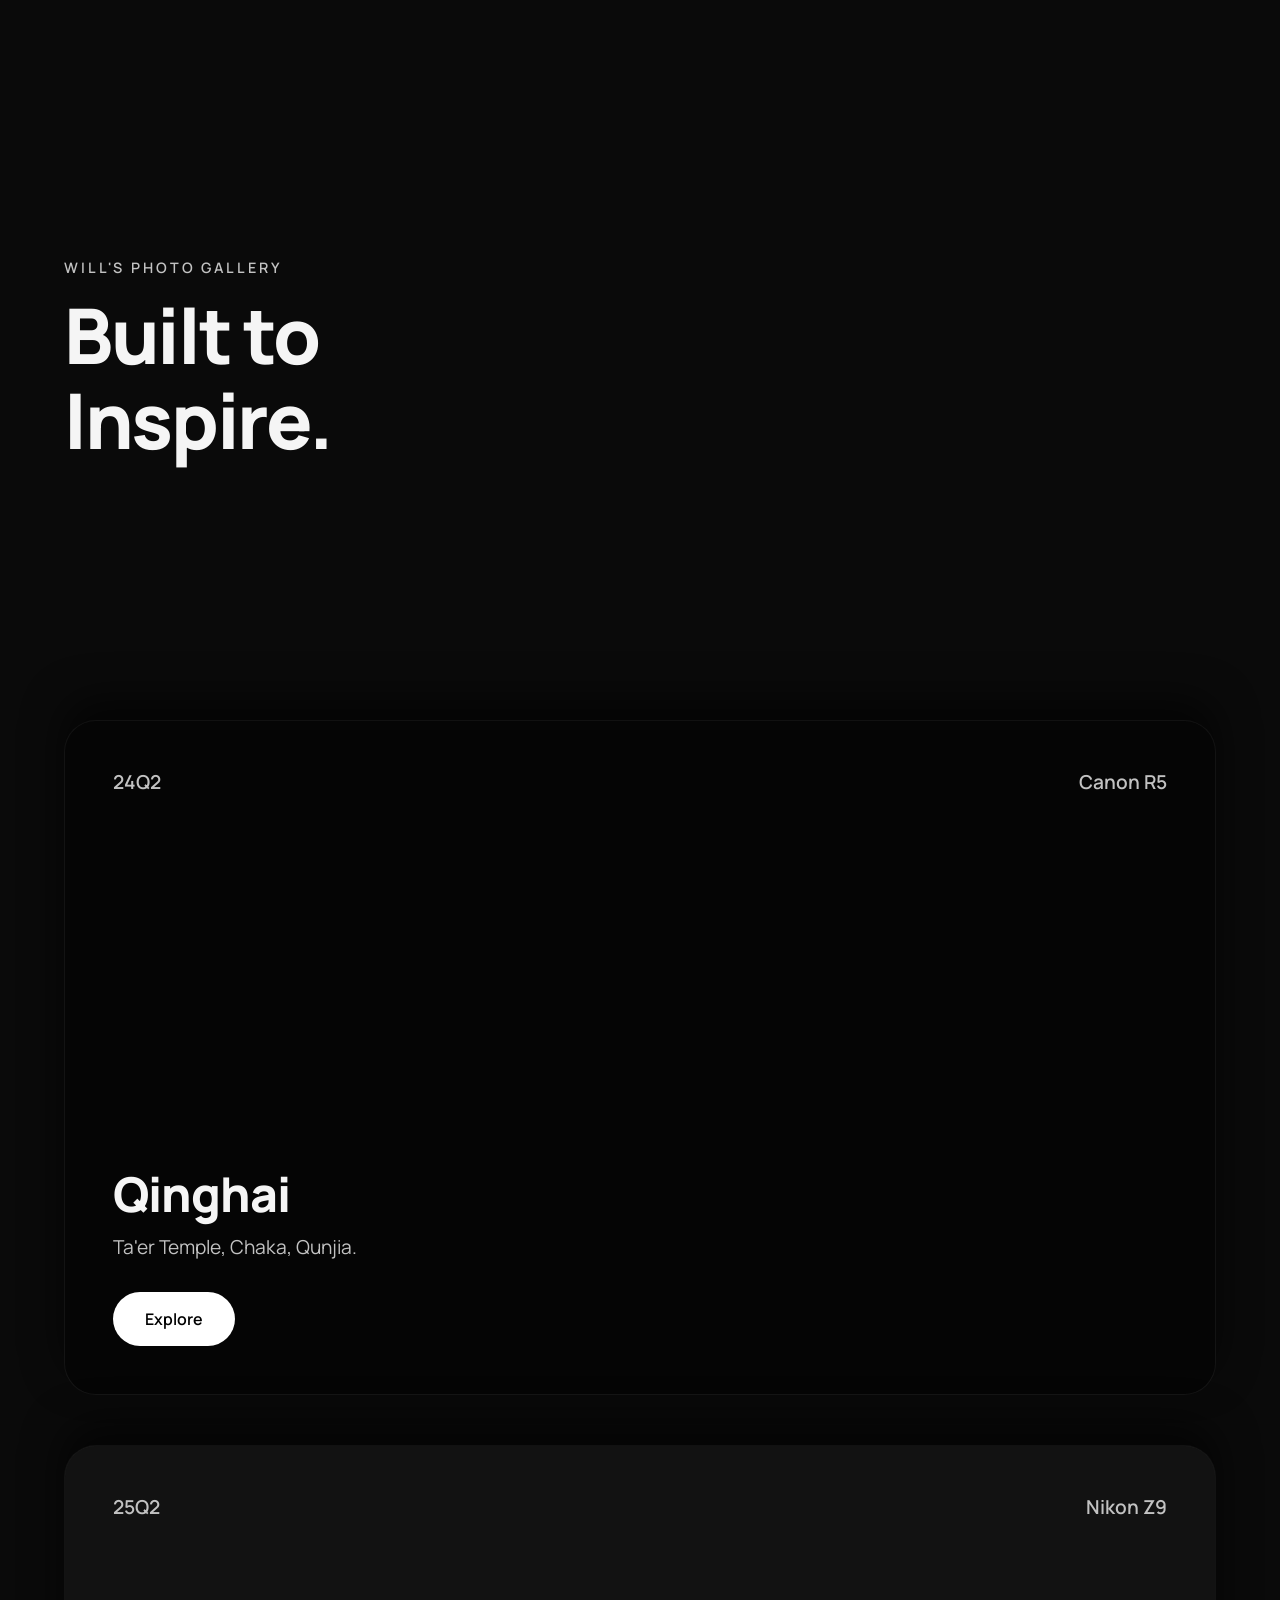
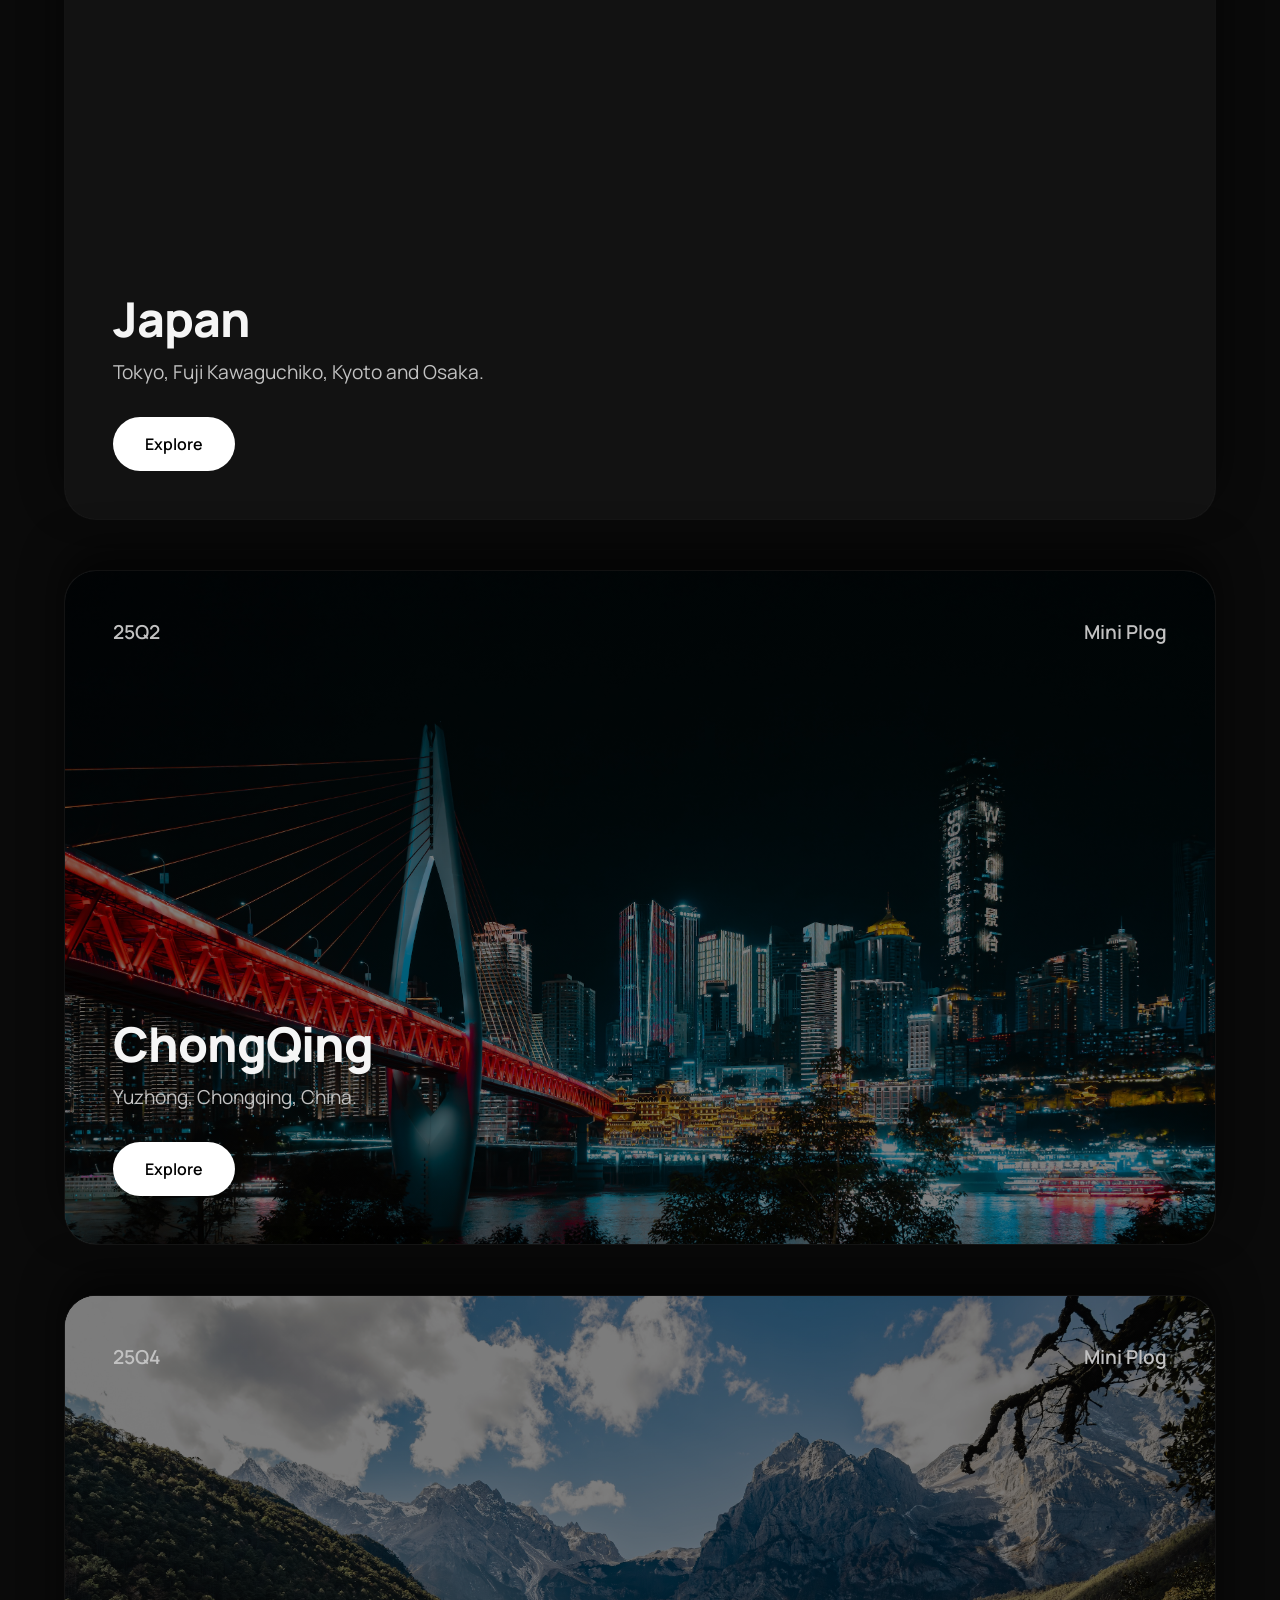
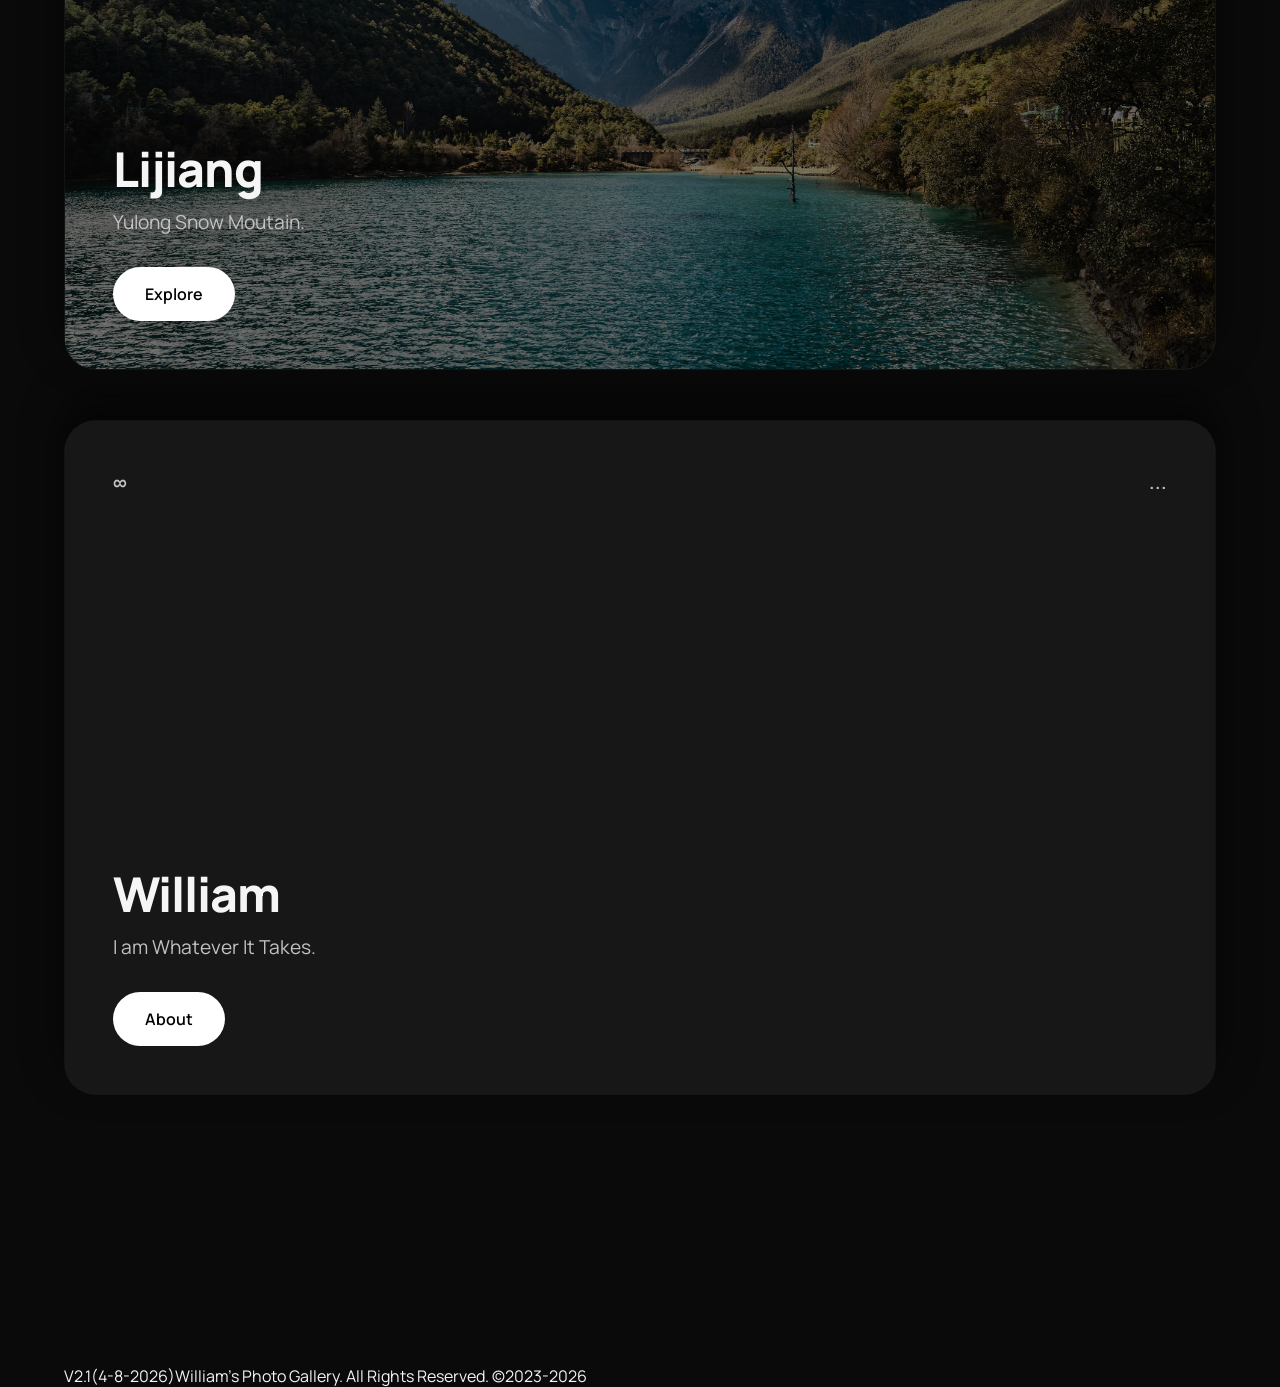
==== index.html @ d66497fa "Update index.html" ====
<!DOCTYPE html>
<html lang="en">
<head>
    <meta charset="UTF-8">
    <meta name="viewport" content="width=device-width, initial-scale=1.0">
    <title>William's Gallery</title>
    <link href="https://fonts.googleapis.com/css2?family=Manrope:wght@400;600;800&display=swap" rel="stylesheet">
    <link rel="stylesheet" href="style.css">
    <link rel="icon" type="image/png" href="images/favicon.png">
</head>
<body>

    <div class="container">
        <header class="hero">
            <p class="tag">Will's Photo Gallery</p>
            <h1>Built to<br>Inspire.</h1>
          
        </header>

        <div class="projects-stack">
            
            <article class="project-card card-1">
                <div class="card-header">
                    <span class="card-year">24Q2</span>
                    <span class="card-year">Canon R5</span>
                </div>
                <div class="card-content">
                    <h2>Qinghai</h2>
                    <p>Ta'er Temple, Chaka, Qunjia.</p>
                    <a href="qinghai.html" class="btn-view">Explore</a>
                </div>
            </article>

            <article class="project-card card-2">
                <div class="card-header">
                    <span class="card-year">25Q2</span>
                    <span class="card-year">Nikon Z9</span>
                </div>
                <div class="card-content">
                    <h2>Japan</h2>
                    <p>Tokyo, Fuji Kawaguchiko, Kyoto and Osaka.</p>
                    <a href="#" class="btn-view">Explore</a>
                </div>
            </article>

            <article class="project-card card-3">
                <div class="card-header">
                    <span class="card-year">25Q2</span>
                    <span class="card-year">Mini Plog</span>
                </div>
                <div class="card-content">
                    <h2>ChongQing</h2>
                    <p>Yuzhong, Chongqing, China.</p>
                    <a href="#" class="btn-view">Explore</a>
                </div>
            </article>
              <article class="project-card card-4">
                <div class="card-header">
                    <span class="card-year">25Q4</span>
                    <span class="card-year">Mini Plog</span>
                </div>
                <div class="card-content">
                    <h2>Lijiang</h2>
                    <p>Yulong Snow Moutain.</p>
                    <a href="#" class="btn-view">Explore</a>
                </div>
            </article>
<article class="project-card card-5">
                <div class="card-header">
                    <span class="card-year">∞</span>
                    <span class="card-year">...</span>
                </div>
                <div class="card-content">
                    <h2>William</h2>
                    <p>I am Whatever It Takes.</p>
                    <a href="#" class="btn-view">About</a>
                </div>
            </article>
        </div>
          <p class="tag">V2.1(4-8-2026)William's Photo Gallery. All Rights Reserved.
©2023-2026</p>
    </div>

</body>
</html>
---- style.css ----
/* --- 基础重置与暗黑主题变量 --- */
:root {
    --bg-color: #0a0a0a;       /* 极暗的深空灰底色 */
    --text-main: #f5f5f5;      /* 柔和的亮白色文字 */
    --text-muted: #c2c2c2;     /* 辅助文字灰色 */
    --card-bg-1: #0a0a0a;      /* 卡片1底色 */
    --card-bg-2: #242424;      /* 卡片2底色 */
    --card-bg-3: #2e2e2e;      /* 卡片3底色 */
}
h2 {
    /* ... 之前的代码 ... */
    hyphens: auto;           /* 自动加连字符（如果浏览器支持） */
    overflow-wrap: break-word; /* 强制长单词换行，不破坏布局 */
}
* {
    margin: 0;
    padding: 0;
    box-sizing: border-box;
}

img {
    display: block; /* 消除底部的幽灵间隙 */
    width: 100%;
    height: auto;
}   

body {
    font-family: 'Manrope', sans-serif;
    background-color: var(--bg-color);
    color: var(--text-main);
    -webkit-font-smoothing: antialiased;
     margin: 0;
    padding: 0;
}

/* --- 页面骨架 --- */
.container {
    max-width: 1300px;
    margin: 0 auto;
    padding: 0 5%;
}

/* --- 首屏介绍区 (Hero) --- */
.hero {
    min-height: 80vh;
    display: flex;
    flex-direction: column;
    justify-content: center;
}

.hero p.tag {
    color: var(--text-muted);
    text-transform: uppercase;
    letter-spacing: 0.2em;
    font-size: 0.9rem;
    margin-bottom: 1rem;
    font-weight: 600;
}

.hero h1 {
    font-size: clamp(3rem, 6vw, 6rem); /* 响应式巨型字体 */
    font-weight: 800;
    line-height: 1.1;
    letter-spacing: -0.03em;
    max-width: 800px;
}

/* --- 核心魔法：层叠卡片堆 (The Stacking Cards) --- */
.projects-stack {
    padding-bottom: 30vh; /* 底部留白，确保最后一张卡片能划过去 */
    display: flex;
    flex-direction: column;
    gap: 50px; /* 滚动前卡片之间的间距 */
}

.project-card {
    /* 核心 CSS 魔法：吸顶效果 */
    position: sticky;
    
    height: 75vh;
    border-radius: 32px;
    padding: 3rem;
    display: flex;
    flex-direction: column;
    justify-content: space-between;
    
    /* 边缘光泽与阴影，打造空间立体感 */
    border: 1px solid rgba(255, 255, 255, 0.05);
    box-shadow: 0 -20px 40px rgba(0, 0, 0, 0.6); 
    
    transform-origin: top center;
    overflow: hidden;
    
    /* 背景设置（为照片准备） */
    background-size: cover;
    background-position: center;
}

/* 卡片阶梯式层叠控制 */
.card-1 { 
    
    
    top: 10vh; 
    background-color: var(--card-bg-1); 
    z-index: 1;
    background-image: linear-gradient(rgba(0,0,0,0.5), rgba(0,0,0,0.5)), 
    url('images/qinghai0.jpg');
    background-size:cover;
    
    background-repeat:no-repeat;
    transform:translateZ(0);
    background-clip:padding-box;
    overflow: hidden;
}
.card-2 { 
    top: calc(10vh + 30px); /* 露出上面卡片 30px 的边缘 */
    background-color: var(--card-bg-2); 
    z-index: 2; 
     background-image: linear-gradient(rgba(0,0,0,0.5), rgba(0,0,0,0.5)), 
    url('images/japan1.jpg');
    background-size:cover;
    background-repeat:no-repeat;
    transform:translateZ(0);
    background-clip:padding-box;
    overflow: hidden;
}
.card-3 { 
    top: calc(10vh + 60px); /*每加一个卡片+30px*/
    background-color: var(--card-bg-3); 
    z-index: 3; 
    background-image: linear-gradient(rgba(0,0,0,0.5), rgba(0,0,0,0.5)), 
    url('images/chongqing1.jpg');
     background-size:cover;
    background-repeat:no-repeat;
    transform:translateZ(0);
    background-clip:padding-box;
    overflow: hidden;
}
.card-4 { 
    top: calc(10vh + 90px); /*每加一个卡片+30px*/
    background-color: var(--card-bg-3); 
    z-index: 4; 
    background-image: linear-gradient(rgba(0,0,0,0.5), rgba(0,0,0,0.5)), 
    url('images/lijiang1.jpg');
     background-size:cover;
    background-repeat:no-repeat;
    transform:translateZ(0);
    background-clip:padding-box;
    overflow: hidden;
}
.card-5 { 
    top: calc(10vh + 120px); /*每加一个卡片+30px*/
    background-color: var(--card-bg-3); 
    z-index: 5; 
background-image: linear-gradient(rgba(0,0,0,0.5), rgba(0,0,0,0.5)), 
    url('images/Weixin Image_20260405135549_9_4.jpg');
     background-size:cover;
    background-repeat:no-repeat;
    transform:translateZ(0);
    background-clip:padding-box;
    overflow: hidden;
    
}

/* --- 卡片内部排版 --- */
.card-header {
    display: flex;
    justify-content: space-between;
    align-items: center;
}

.card-year {
    font-size: 1.2rem;
    font-weight: 600;
    color: var(--text-muted);
}

.card-content h2 {
    font-size: 3rem;
    font-weight: 800;
    letter-spacing: -0.02em;
    margin-bottom: 0.5rem;
}

.card-content p {
    font-size: 1.2rem;
    color: var(--text-muted);
    max-width: 500px;
}

/* 交互按钮 */
.btn-view {
    display: inline-block;
    margin-top: 2rem;
    padding: 1rem 2rem;
    border-radius: 50px;
    background: #fff;
    color: #000;
    text-decoration: none;
    font-weight: 600;
    transition: transform 0.3s ease;
}

.project-card:hover .btn-view {
    transform: translateX(15px);
}


/* --- 📱 移动端响应式适配 (专治文字挤压) --- */
@media (max-width: 768px) {
    /* 1. 缩小卡片内边距：上下留 2rem，左右留 1.5rem，给文字释放横向空间 */
    .project-card {
        padding: 2rem 1.5rem; 
    }

    /* 2. 动态缩小卡片标题：使用 clamp 函数让字体在 2.5rem 到 3.5rem 之间丝滑缩放 */
    .card-content h2 {
        font-size: clamp(2.5rem, 12vw, 3.5rem); 
        line-height: 1.1;
        word-break: break-word; /* 加上这个保险，万一有个超长单词会自动换行，不会撑爆屏幕 */
    }

    /* 3. 顺手把卡片顶部的参数文字（比如 25Q2）也稍微调小一点，显得更精致 */
    .card-year {
        font-size: 1rem;
    }

    /* 4. 首屏的 Hero 大字也跟着收缩一下，保持整体比例和谐 */
    .hero h1 {
        font-size: clamp(2.5rem, 10vw, 4rem);
    }
}
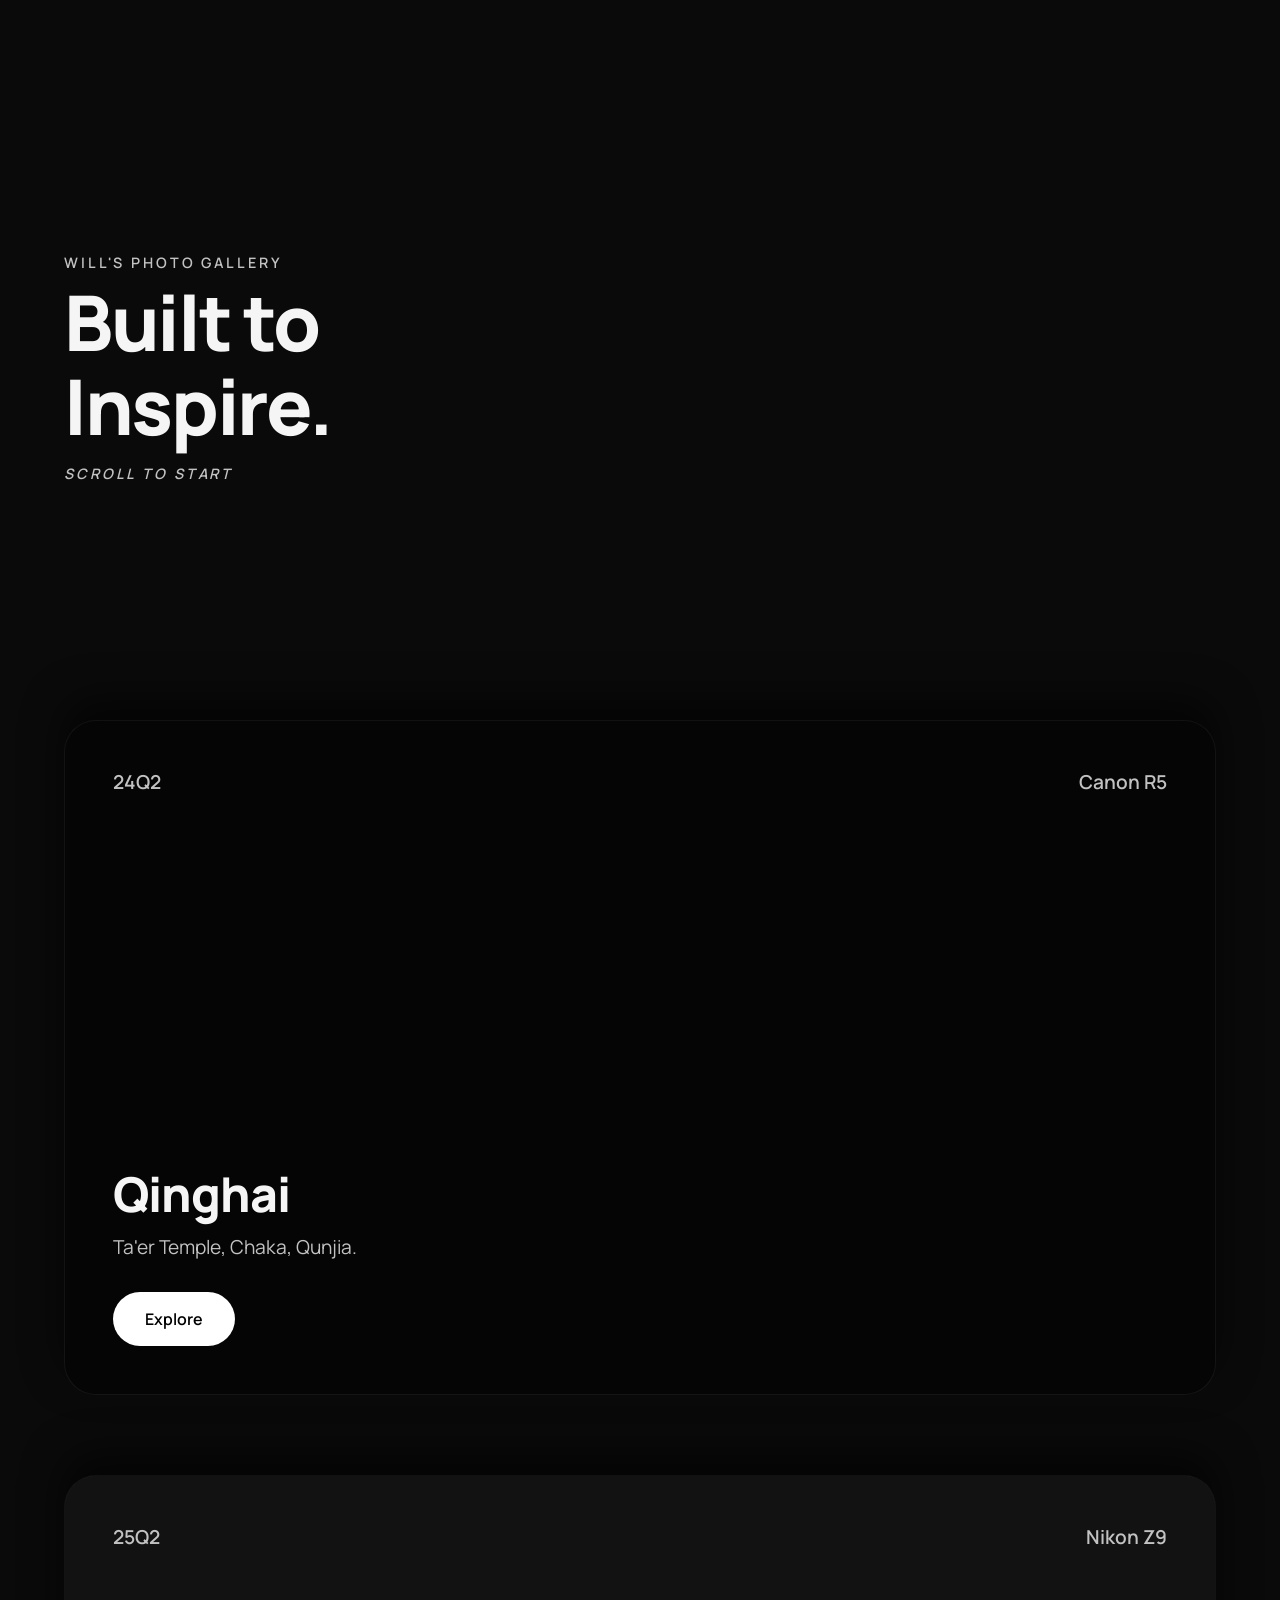
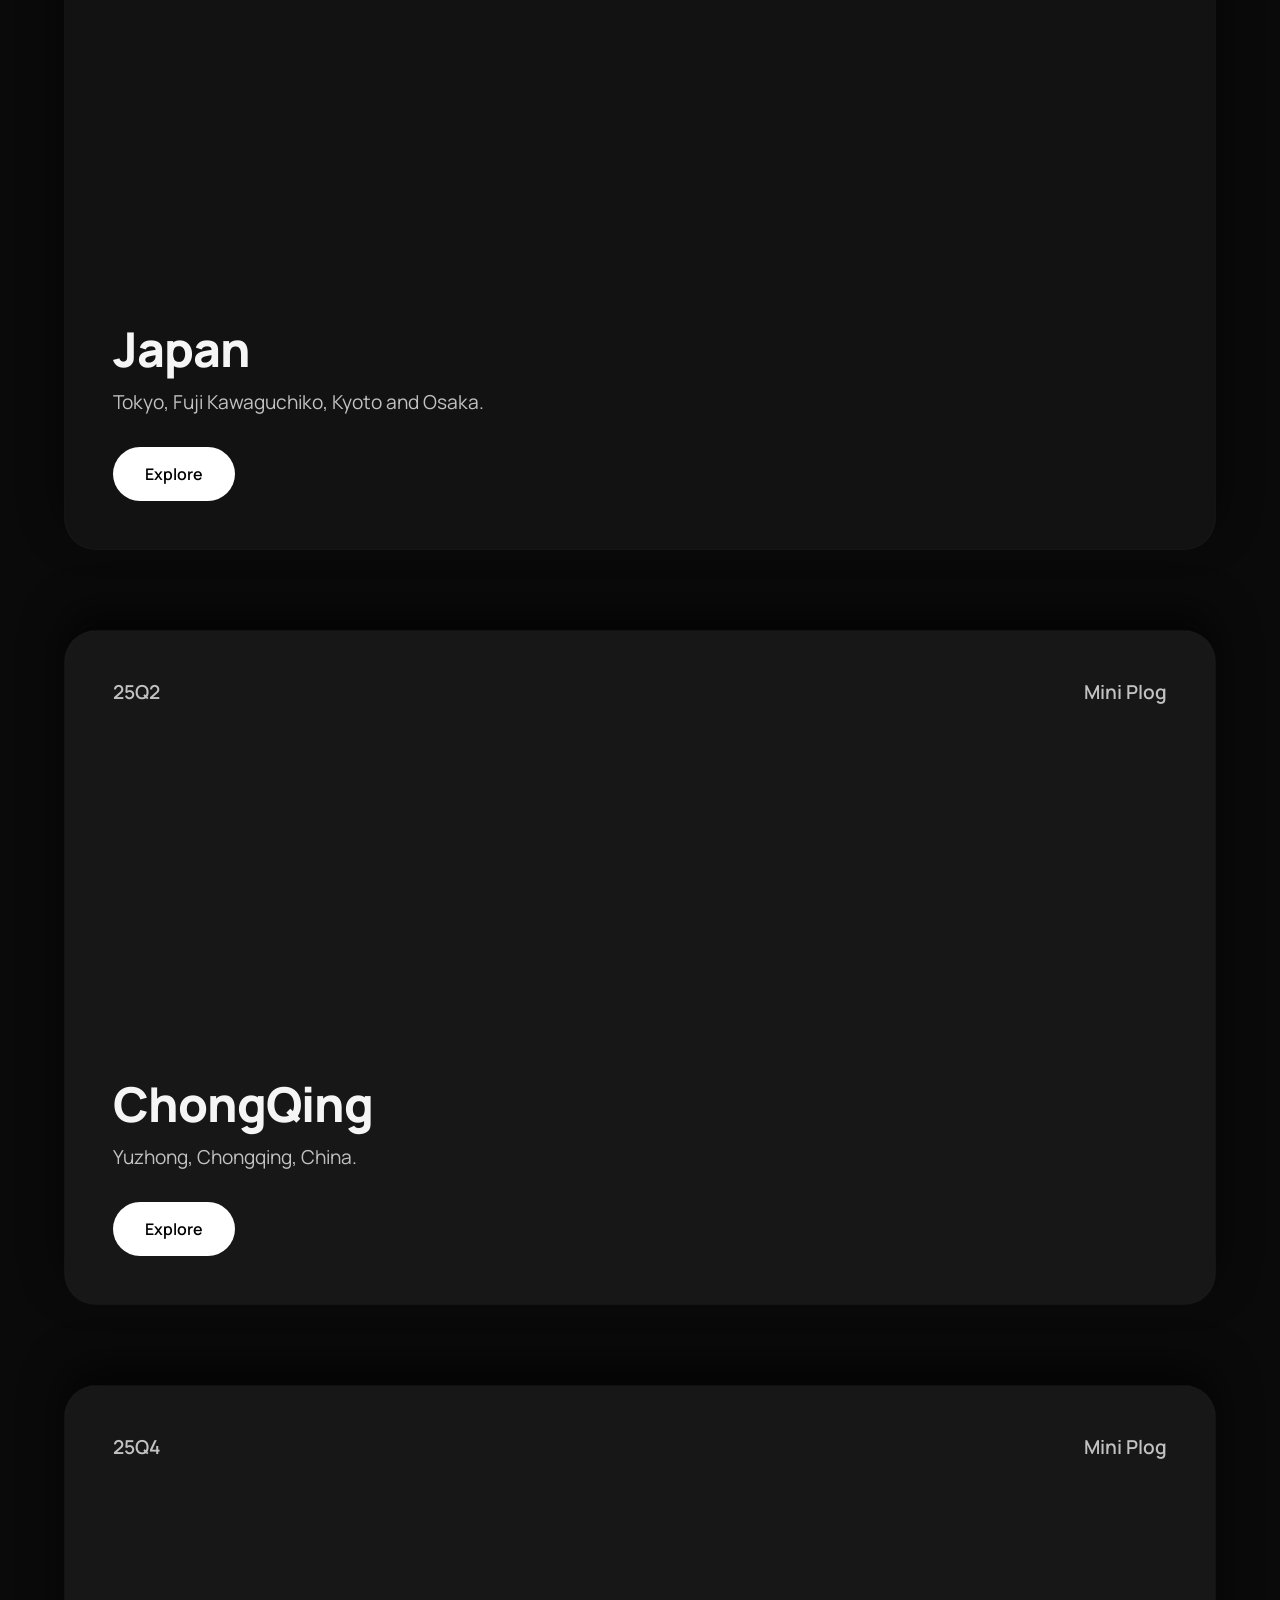
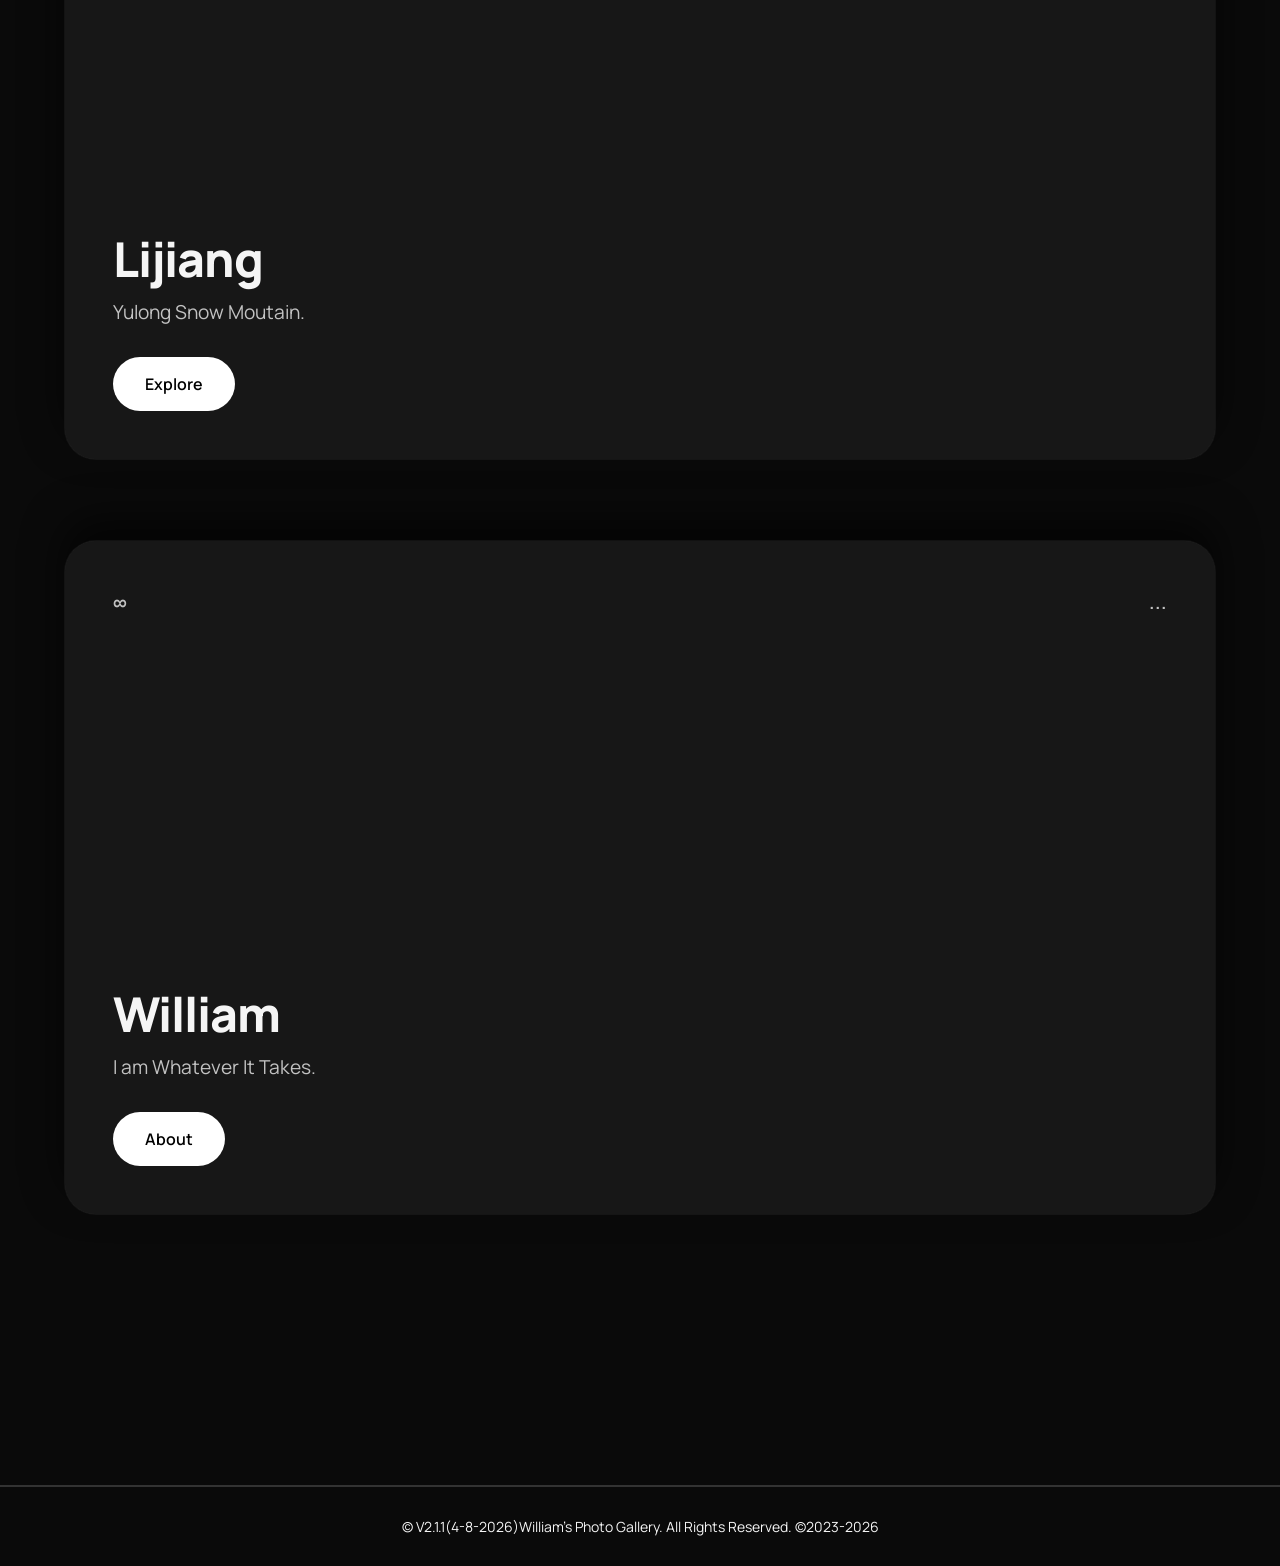
==== commit aa85a188: "scrool to statt" ====
--- a/index.html
+++ b/index.html
@@ -14,7 +14,7 @@
         <header class="hero">
             <p class="tag">Will's Photo Gallery</p>
             <h1>Built to<br>Inspire.</h1>
-          
+          <p class="tag1">Scroll To Start</p>
         </header>
 
         <div class="projects-stack">
@@ -77,9 +77,11 @@
                 </div>
             </article>
         </div>
-          <p class="tag">V2.1(4-8-2026)William's Photo Gallery. All Rights Reserved.
+          
+    </div>
+ <footer>
+        <p>&copy; V2.1.1(4-8-2026)William's Photo Gallery. All Rights Reserved.
 ©2023-2026</p>
-    </div>
-
+    </footer>
 </body>
 </html>
--- a/style.css
+++ b/style.css
@@ -1,16 +1,19 @@
-/* --- 基础重置与暗黑主题变量 --- */
+
+/* Welcome :) Mobile adaptive formatting technology @Dia  */
+
+
 :root {
-    --bg-color: #0a0a0a;       /* 极暗的深空灰底色 */
-    --text-main: #f5f5f5;      /* 柔和的亮白色文字 */
-    --text-muted: #c2c2c2;     /* 辅助文字灰色 */
-    --card-bg-1: #0a0a0a;      /* 卡片1底色 */
-    --card-bg-2: #242424;      /* 卡片2底色 */
-    --card-bg-3: #2e2e2e;      /* 卡片3底色 */
+    --bg-color: #0a0a0a;       
+    --text-main: #f5f5f5;      
+    --text-muted: #c2c2c2;     
+    --card-bg-1: #0a0a0a;      
+    --card-bg-2: #242424;      
+    --card-bg-3: #2e2e2e;      
 }
 h2 {
-    /* ... 之前的代码 ... */
-    hyphens: auto;           /* 自动加连字符（如果浏览器支持） */
-    overflow-wrap: break-word; /* 强制长单词换行，不破坏布局 */
+
+    hyphens: auto;          
+    overflow-wrap: break-word;
 }
 * {
     margin: 0;
@@ -19,7 +22,7 @@
 }
 
 img {
-    display: block; /* 消除底部的幽灵间隙 */
+    display: block; 
     width: 100%;
     height: auto;
 }   
@@ -33,14 +36,14 @@
     padding: 0;
 }
 
-/* --- 页面骨架 --- */
+/* ---  --- */
 .container {
     max-width: 1300px;
     margin: 0 auto;
     padding: 0 5%;
 }
 
-/* --- 首屏介绍区 (Hero) --- */
+/* --- (Hero) --- */
 .hero {
     min-height: 80vh;
     display: flex;
@@ -53,24 +56,35 @@
     text-transform: uppercase;
     letter-spacing: 0.2em;
     font-size: 0.9rem;
-    margin-bottom: 1rem;
-    font-weight: 600;
-}
-
+    margin-bottom: 0.5rem;
+    margin-top: 1rem;
+    font-weight: 600;
+}
+
+.hero p.tag1 {
+    color: var(--text-muted);
+    text-transform: uppercase;
+    letter-spacing: 0.2em;
+    font-size: 0.9rem;
+    margin-bottom: 0.0rem;
+    margin-top: 1rem;
+    font-weight: 600;
+    font-style: italic;
+}
 .hero h1 {
-    font-size: clamp(3rem, 6vw, 6rem); /* 响应式巨型字体 */
+    font-size: clamp(3rem, 6vw, 6rem); /* biggy font */
     font-weight: 800;
     line-height: 1.1;
     letter-spacing: -0.03em;
     max-width: 800px;
 }
 
-/* --- 核心魔法：层叠卡片堆 (The Stacking Cards) --- */
+/* --- (The Stacking Cards) --- */
 .projects-stack {
-    padding-bottom: 30vh; /* 底部留白，确保最后一张卡片能划过去 */
+    padding-bottom: 30vh; 
     display: flex;
     flex-direction: column;
-    gap: 50px; /* 滚动前卡片之间的间距 */
+    gap: 80px; /* 滚动前卡片之间的间距 */
 }
 
 .project-card {
@@ -84,19 +98,19 @@
     flex-direction: column;
     justify-content: space-between;
     
-    /* 边缘光泽与阴影，打造空间立体感 */
+
     border: 1px solid rgba(255, 255, 255, 0.05);
     box-shadow: 0 -20px 40px rgba(0, 0, 0, 0.6); 
     
     transform-origin: top center;
     overflow: hidden;
     
-    /* 背景设置（为照片准备） */
+
     background-size: cover;
     background-position: center;
 }
 
-/* 卡片阶梯式层叠控制 */
+/* cards */
 .card-1 { 
     
     
@@ -104,7 +118,7 @@
     background-color: var(--card-bg-1); 
     z-index: 1;
     background-image: linear-gradient(rgba(0,0,0,0.5), rgba(0,0,0,0.5)), 
-    url('images/qinghai0.jpg');
+    url('images/qinghai1.webp');
     background-size:cover;
     
     background-repeat:no-repeat;
@@ -117,7 +131,7 @@
     background-color: var(--card-bg-2); 
     z-index: 2; 
      background-image: linear-gradient(rgba(0,0,0,0.5), rgba(0,0,0,0.5)), 
-    url('images/japan1.jpg');
+    url('images/japan1.webp');
     background-size:cover;
     background-repeat:no-repeat;
     transform:translateZ(0);
@@ -129,7 +143,7 @@
     background-color: var(--card-bg-3); 
     z-index: 3; 
     background-image: linear-gradient(rgba(0,0,0,0.5), rgba(0,0,0,0.5)), 
-    url('images/chongqing1.jpg');
+    url('images/chongqing1.webp');
      background-size:cover;
     background-repeat:no-repeat;
     transform:translateZ(0);
@@ -141,7 +155,7 @@
     background-color: var(--card-bg-3); 
     z-index: 4; 
     background-image: linear-gradient(rgba(0,0,0,0.5), rgba(0,0,0,0.5)), 
-    url('images/lijiang1.jpg');
+    url('images/lijiang1.webp');
      background-size:cover;
     background-repeat:no-repeat;
     transform:translateZ(0);
@@ -153,7 +167,7 @@
     background-color: var(--card-bg-3); 
     z-index: 5; 
 background-image: linear-gradient(rgba(0,0,0,0.5), rgba(0,0,0,0.5)), 
-    url('images/Weixin Image_20260405135549_9_4.jpg');
+    url('images/me.webp');
      background-size:cover;
     background-repeat:no-repeat;
     transform:translateZ(0);
@@ -162,7 +176,7 @@
     
 }
 
-/* --- 卡片内部排版 --- */
+/* --- innner cards --- */
 .card-header {
     display: flex;
     justify-content: space-between;
@@ -188,7 +202,7 @@
     max-width: 500px;
 }
 
-/* 交互按钮 */
+
 .btn-view {
     display: inline-block;
     margin-top: 2rem;
@@ -205,8 +219,15 @@
     transform: translateX(15px);
 }
 
-
-/* --- 📱 移动端响应式适配 (专治文字挤压) --- */
+footer {
+    text-align: center;
+    padding: 30px;
+    border-top: 2px solid #333;
+    color: var(--accent-color);
+    font-size: 14px;
+}
+
+/* --- mobile --- */
 @media (max-width: 768px) {
     /* 1. 缩小卡片内边距：上下留 2rem，左右留 1.5rem，给文字释放横向空间 */
     .project-card {
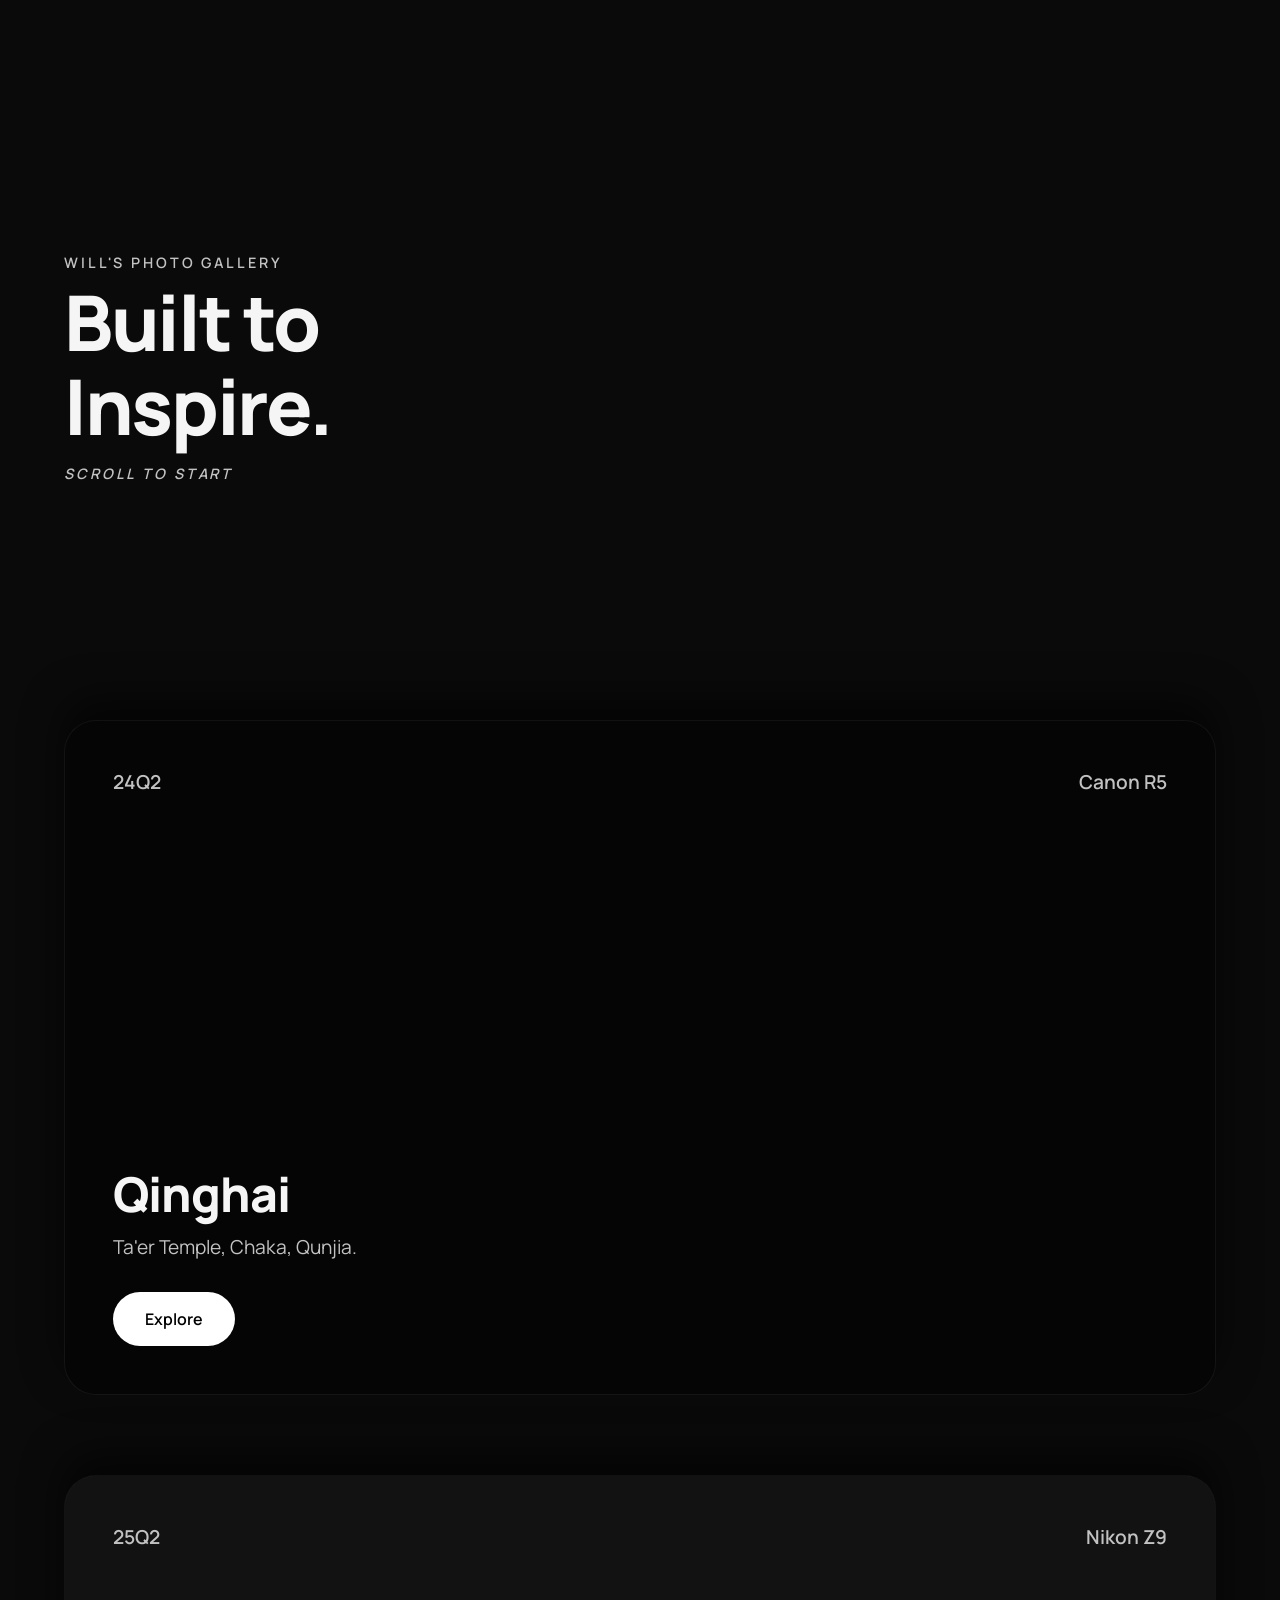
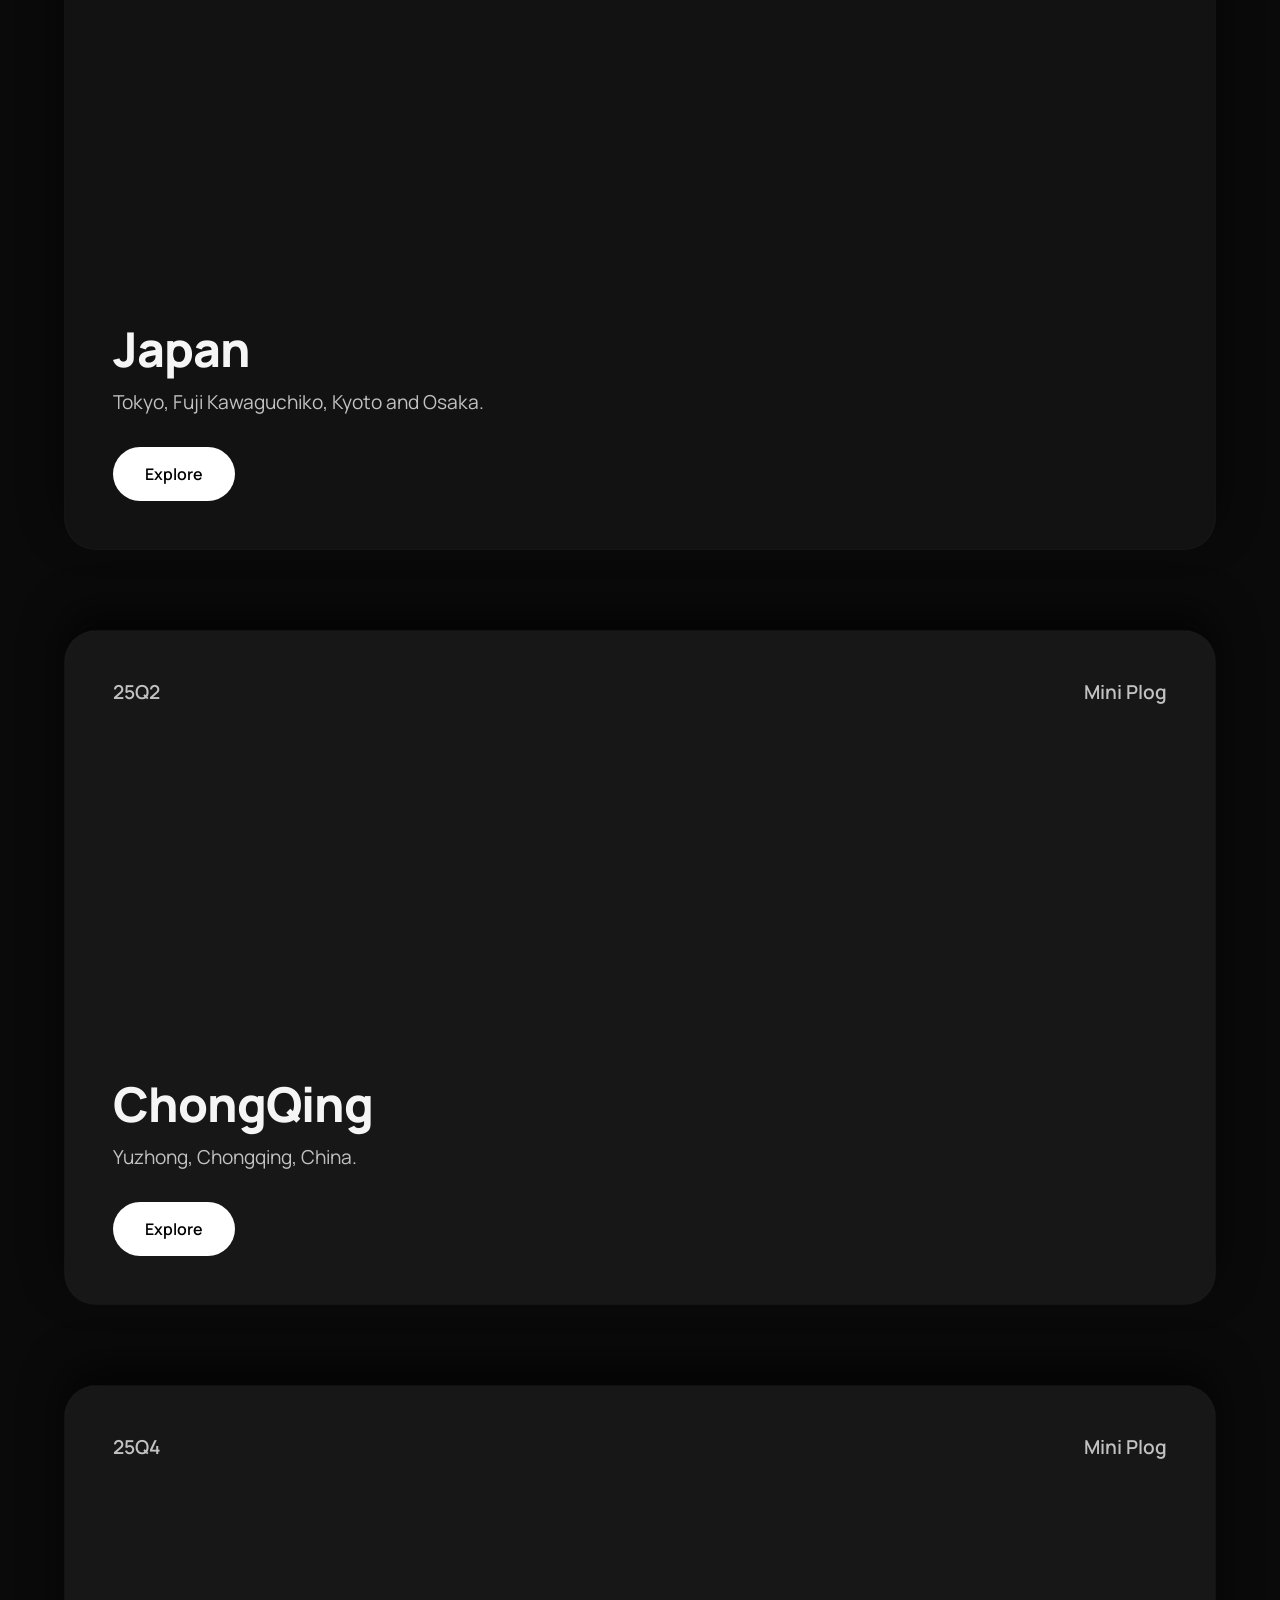
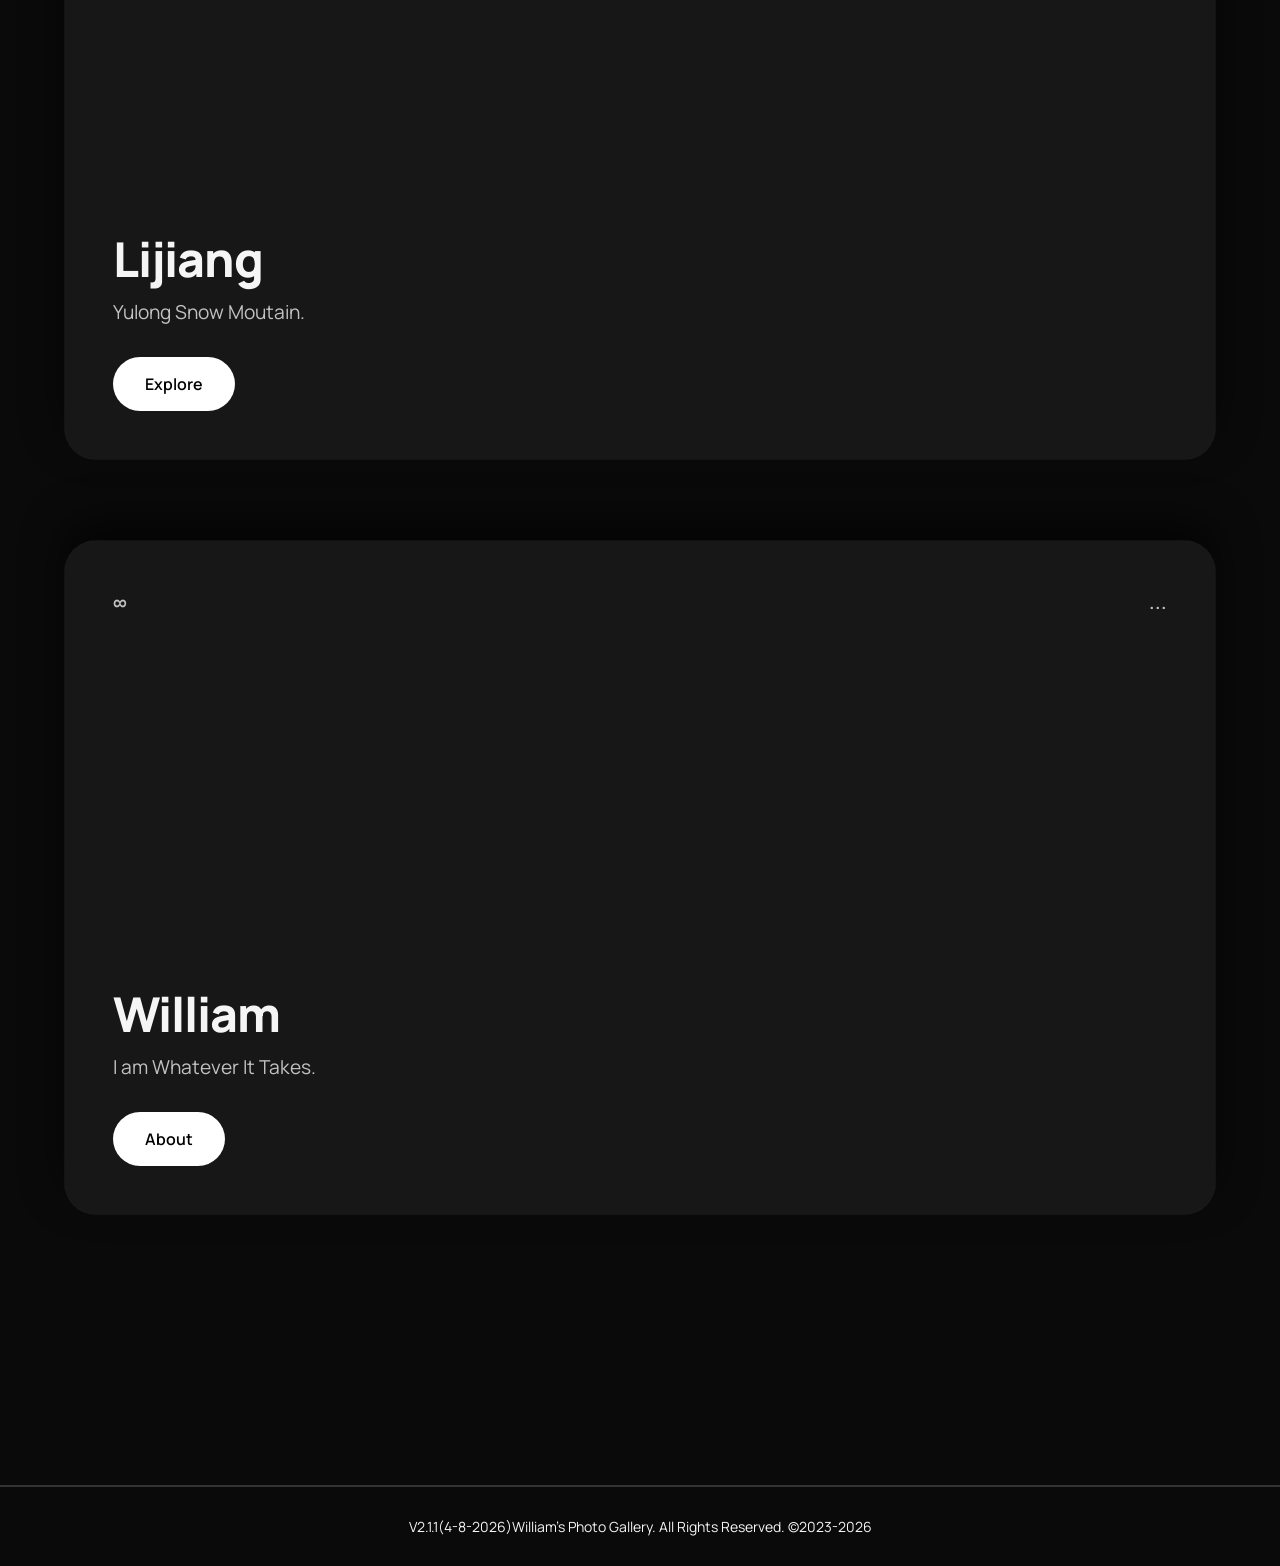
==== commit 5f0e2803: "whole japan page done" ====
--- a/index.html
+++ b/index.html
@@ -5,7 +5,7 @@
     <meta name="viewport" content="width=device-width, initial-scale=1.0">
     <title>William's Gallery</title>
     <link href="https://fonts.googleapis.com/css2?family=Manrope:wght@400;600;800&display=swap" rel="stylesheet">
-    <link rel="stylesheet" href="style.css">
+    <link rel="stylesheet" href="style.css?v=999">
     <link rel="icon" type="image/png" href="images/favicon.png">
 </head>
 <body>
@@ -39,7 +39,7 @@
                 <div class="card-content">
                     <h2>Japan</h2>
                     <p>Tokyo, Fuji Kawaguchiko, Kyoto and Osaka.</p>
-                    <a href="#" class="btn-view">Explore</a>
+                    <a href="japan.html" class="btn-view">Explore</a>
                 </div>
             </article>
 
@@ -80,8 +80,8 @@
           
     </div>
  <footer>
-        <p>&copy; V2.1.1(4-8-2026)William's Photo Gallery. All Rights Reserved.
-©2023-2026</p>
+        <p> V2.1.1(4-8-2026)William's Photo Gallery. All Rights Reserved.
+&copy;2023-2026</p>
     </footer>
 </body>
 </html>
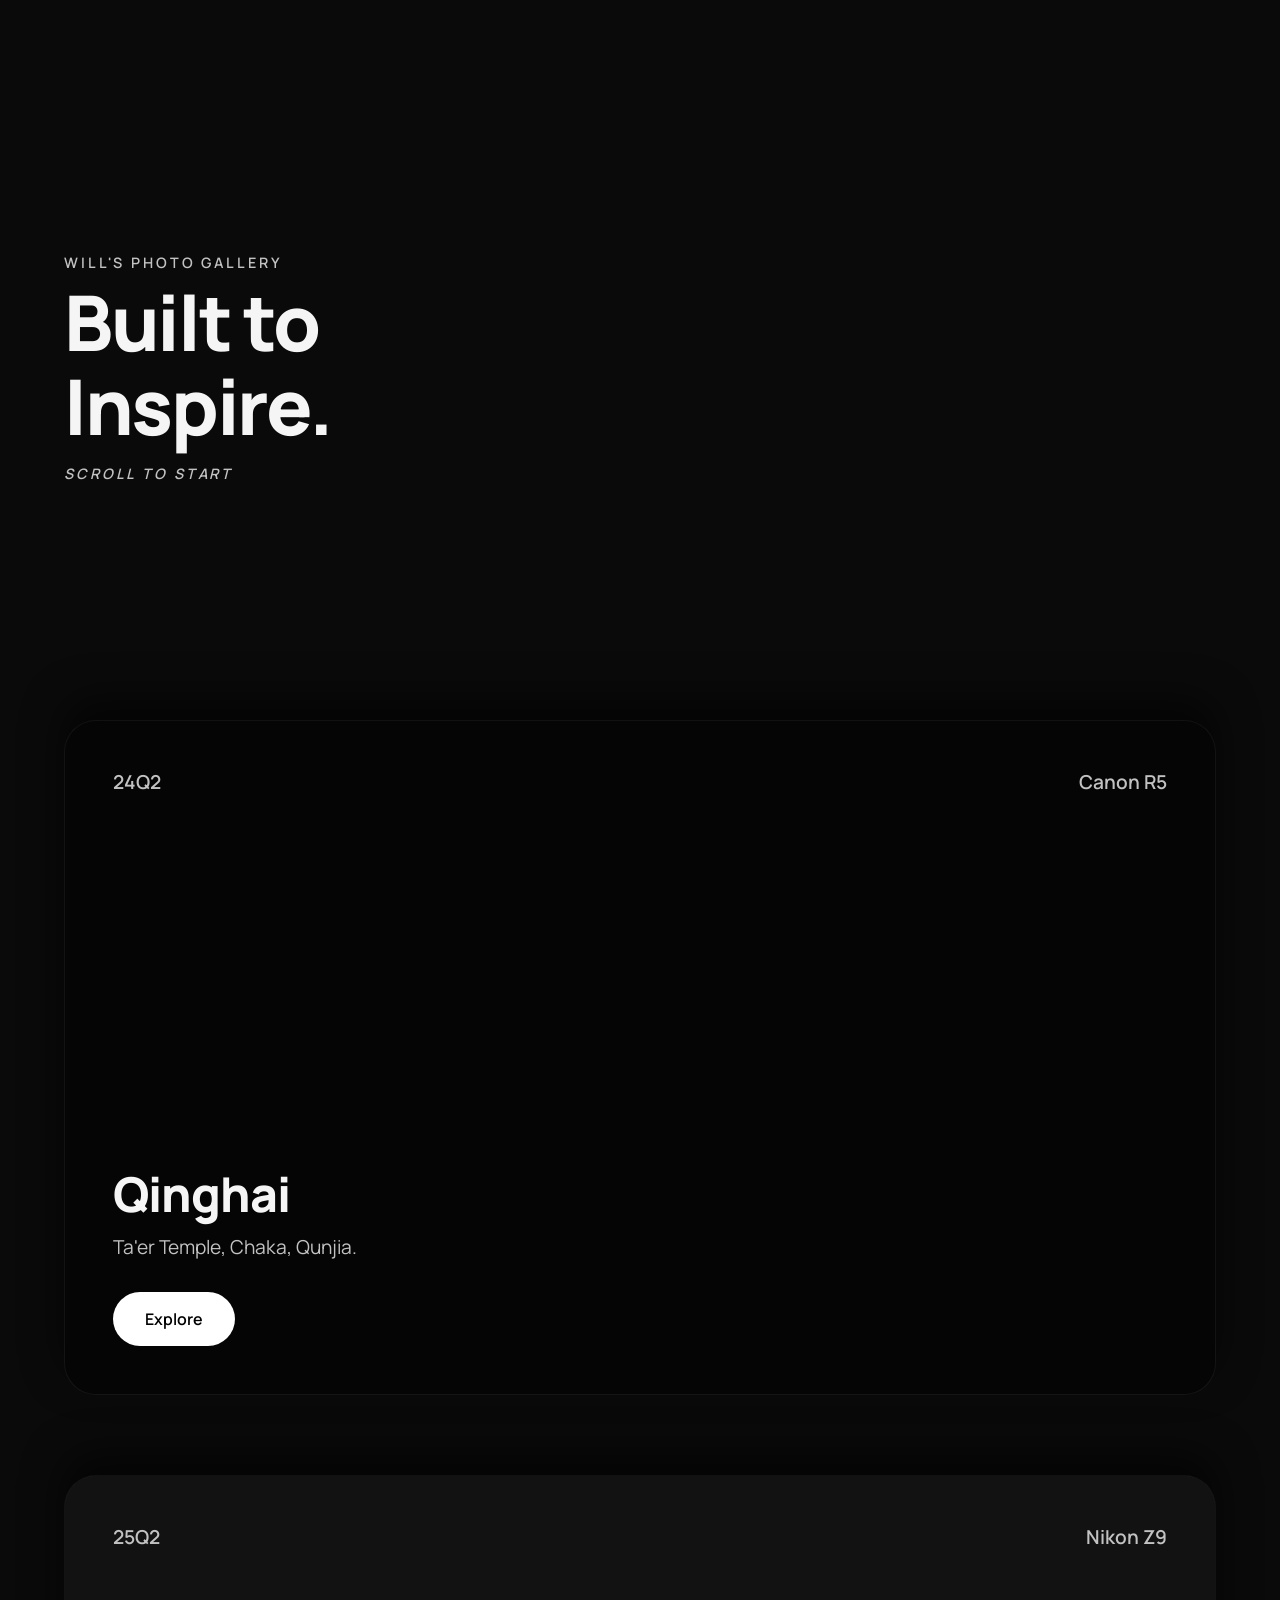
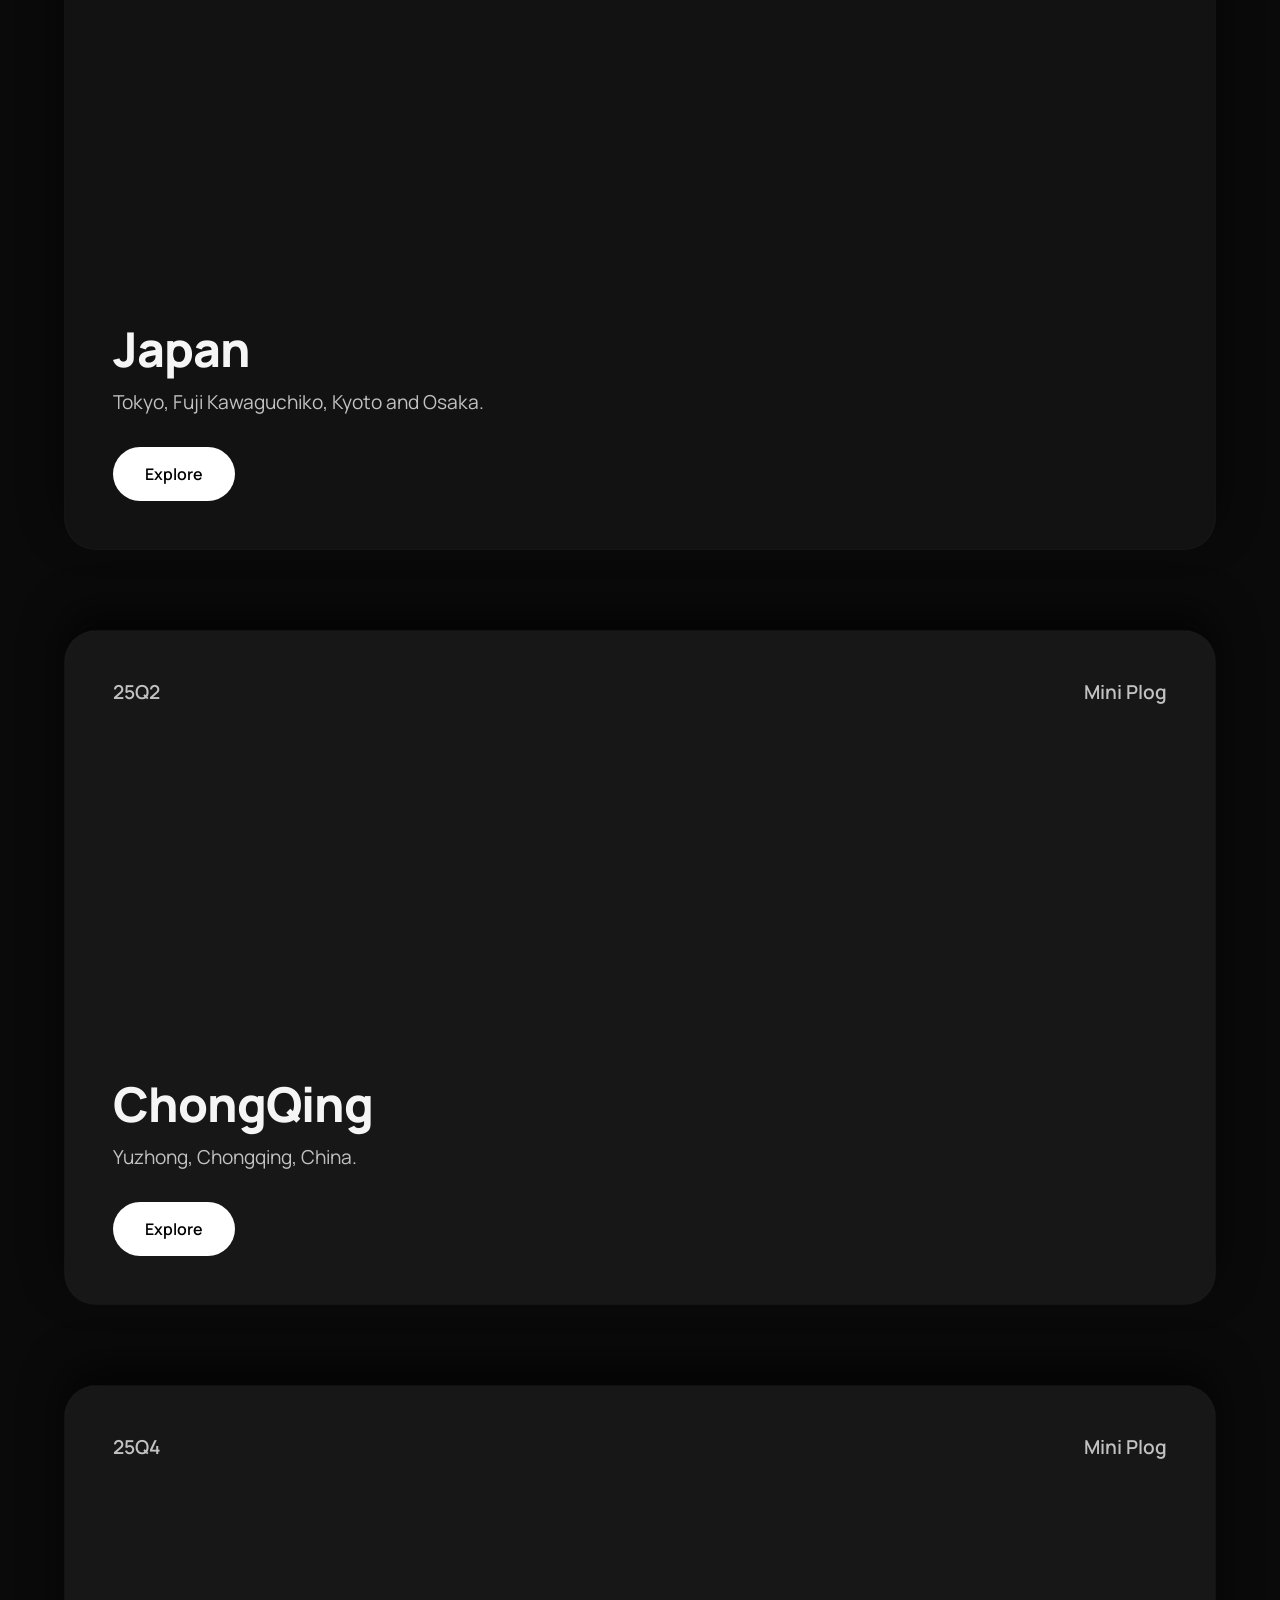
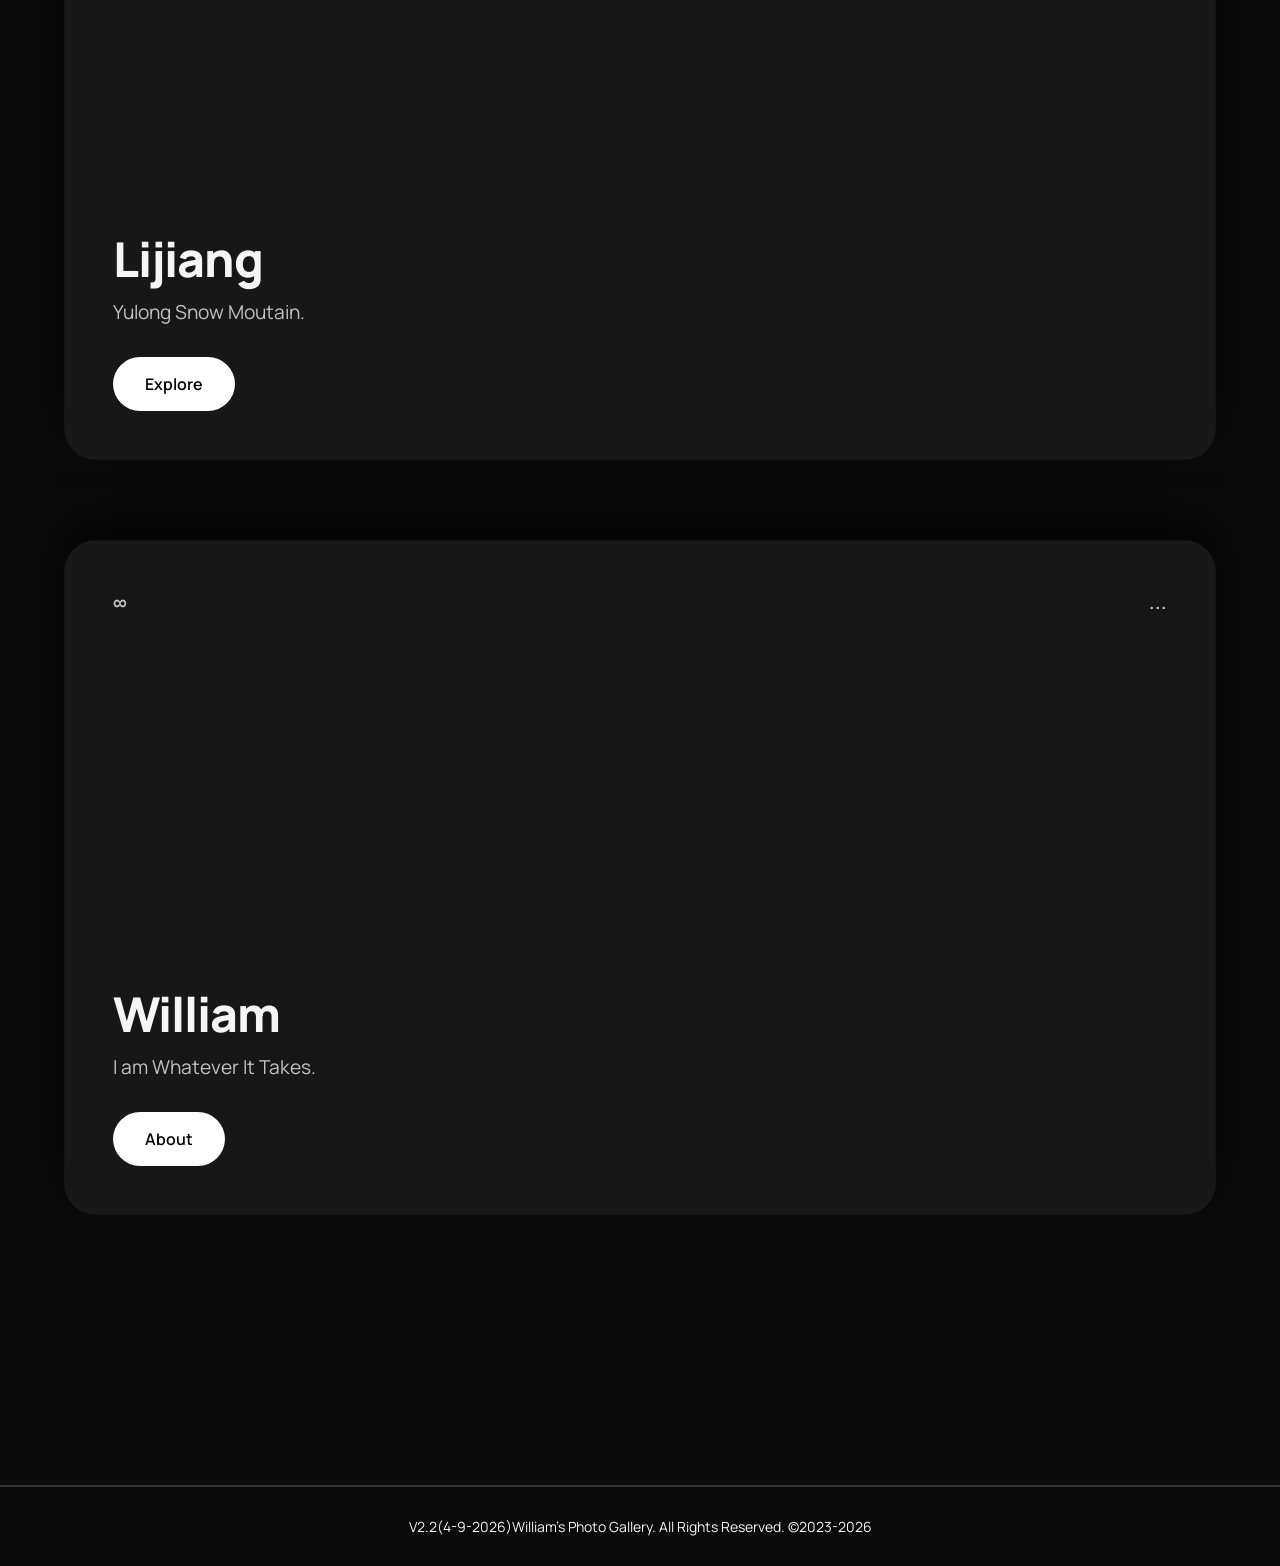
==== commit 5d39a1be: "lijiang" ====
--- a/index.html
+++ b/index.html
@@ -51,7 +51,7 @@
                 <div class="card-content">
                     <h2>ChongQing</h2>
                     <p>Yuzhong, Chongqing, China.</p>
-                    <a href="#" class="btn-view">Explore</a>
+                    <a href="chongqing.html" class="btn-view">Explore</a>
                 </div>
             </article>
               <article class="project-card card-4">
@@ -62,7 +62,7 @@
                 <div class="card-content">
                     <h2>Lijiang</h2>
                     <p>Yulong Snow Moutain.</p>
-                    <a href="#" class="btn-view">Explore</a>
+                    <a href="yulong.html" class="btn-view">Explore</a>
                 </div>
             </article>
 <article class="project-card card-5">
@@ -73,14 +73,14 @@
                 <div class="card-content">
                     <h2>William</h2>
                     <p>I am Whatever It Takes.</p>
-                    <a href="#" class="btn-view">About</a>
+                    <a href="about.html" class="btn-view">About</a>
                 </div>
             </article>
         </div>
           
     </div>
  <footer>
-        <p> V2.1.1(4-8-2026)William's Photo Gallery. All Rights Reserved.
+        <p> V2.2(4-9-2026)William's Photo Gallery. All Rights Reserved.
 &copy;2023-2026</p>
     </footer>
 </body>
